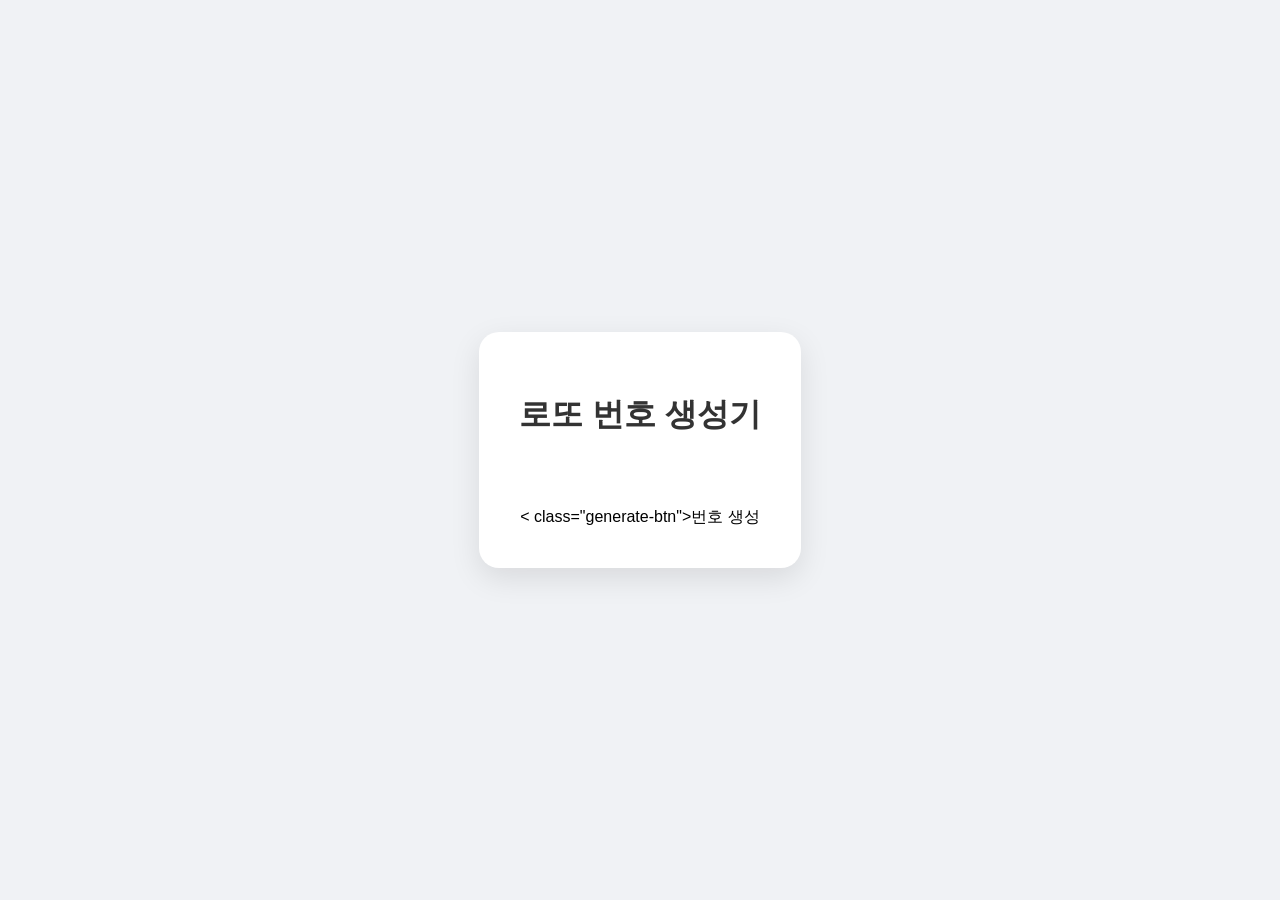
==== index.html @ 03f87420 "Update project files" ====
<!DOCTYPE html>
<html lang="ko">
<head>
    <meta charset="UTF-8">
    <meta name="viewport" content="width=device-width, initial-scale=1.0">
    <title>로또 번호 생성기</title>
    <link rel="stylesheet" href="style.css">
</head>
<body>
    <div class="container">
        <div class="card">
            <h1 class="title">로또 번호 생성기</h1>
            <div class="lotto-display">
                <!-- 번호가 여기에 동적으로 추가됩니다 -->
            </div>
            < class="generate-btn">번호 생성</button>
        </div>
    </div>
    <script src="main.js"></script>
</body>
</html>
---- style.css ----
body {
    font-family: 'Poppins', sans-serif;
    display: flex;
    justify-content: center;
    align-items: center;
    height: 100vh;
    margin: 0;
    background-color: #f0f2f5;
}

.container {
    text-align: center;
    padding: 40px;
    border-radius: 20px;
    background-color: #ffffff;
    box-shadow: 0 10px 30px rgba(0, 0, 0, 0.1);
}

h1 {
    color: #333;
    margin-bottom: 30px;
}

.lotto-display {
    display: flex;
    justify-content: center;
    gap: 15px;
    margin-bottom: 40px;
}

.lotto-ball {
    width: 60px;
    height: 60px;
    border-radius: 50%;
    display: flex;
    justify-content: center;
    align-items: center;
    font-size: 24px;
    font-weight: 600;
    color: #fff;
    box-shadow: 0 4px 10px rgba(0, 0, 0, 0.2);
    transition: transform 0.2s ease-in-out;
}

.generate-btn {
    padding: 15px 30px;
    border: none;
    border-radius: 10px;
    background-color: #007bff;
    color: #fff;
    font-size: 18px;
    font-weight: 600;
    cursor: pointer;
    transition: background-color 0.3s, transform 0.2s;
    box-shadow: 0 4px 15px rgba(0, 123, 255, 0.3);
}

.generate-btn:hover {
    background-color: #0056b3;
    transform: translateY(-2px);
}

.generate-btn:active {
    transform: translateY(0);
}

/* Color ranges for lotto balls */
.ball-yellow { background-color: #fbc400; }
.ball-blue { background-color: #69c8f2; }
.ball-red { background-color: #ff7171; }
.ball-gray { background-color: #aaaaaa; }
.ball-green { background-color: #b0d840; }

/* Animation */
.lotto-ball {
    animation: pop-in 0.5s ease-out forwards;
}

@keyframes pop-in {
    0% {
        transform: scale(0.5);
        opacity: 0;
    }
    100% {
        transform: scale(1);
        opacity: 1;
    }
}
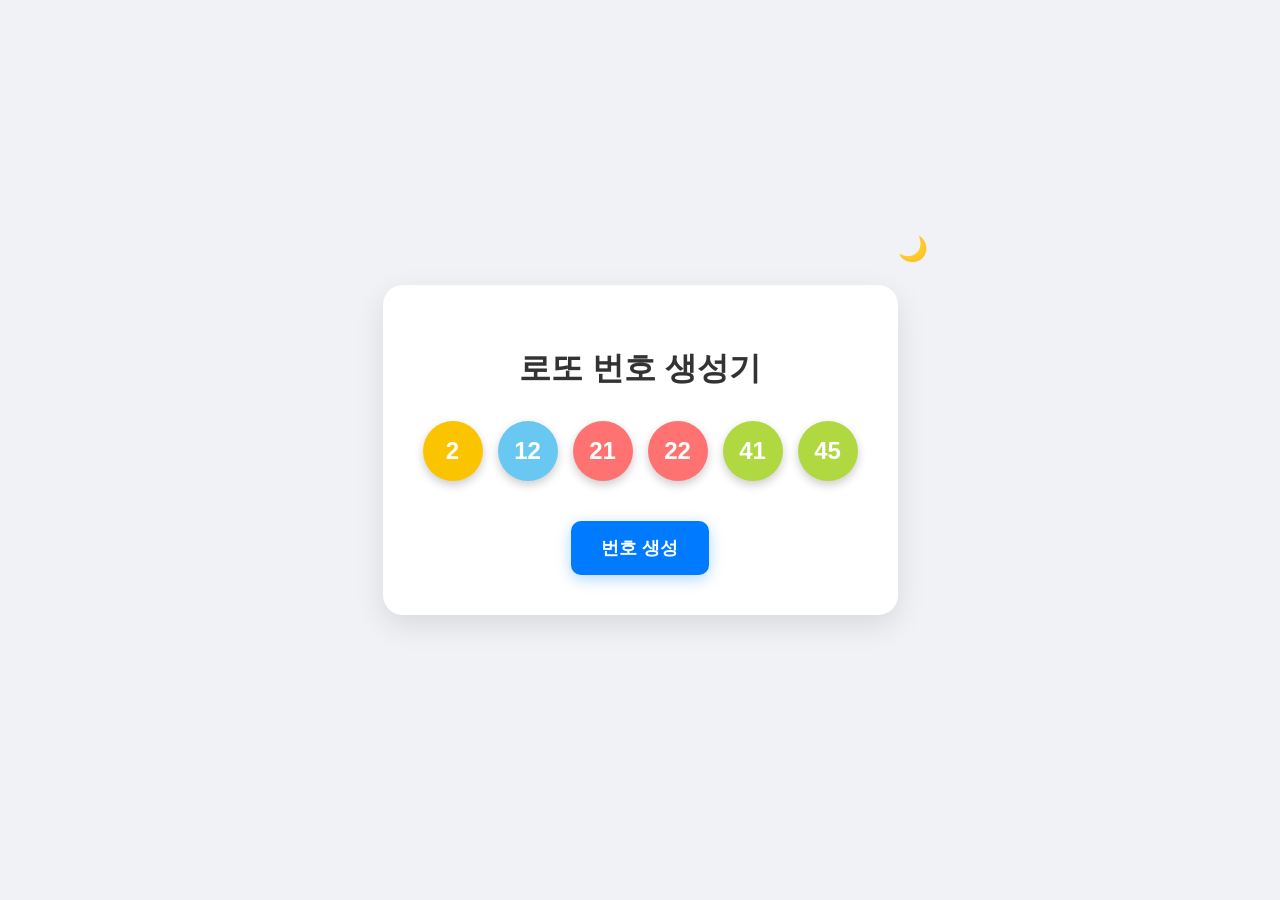
==== commit 84da823c: "Fix generate button and add dark/light mode toggle" ====
--- a/index.html
+++ b/index.html
@@ -8,12 +8,13 @@
 </head>
 <body>
     <div class="container">
+        <button id="theme-toggle" class="theme-toggle">🌙</button>
         <div class="card">
             <h1 class="title">로또 번호 생성기</h1>
             <div class="lotto-display">
                 <!-- 번호가 여기에 동적으로 추가됩니다 -->
             </div>
-            < class="generate-btn">번호 생성</button>
+            <button class="generate-btn">번호 생성</button>
         </div>
     </div>
     <script src="main.js"></script>
--- a/style.css
+++ b/style.css
@@ -1,3 +1,21 @@
+:root {
+    --bg-color: #f0f2f5;
+    --card-bg: #ffffff;
+    --text-color: #333333;
+    --btn-bg: #007bff;
+    --btn-hover: #0056b3;
+    --shadow: rgba(0, 0, 0, 0.1);
+}
+
+body.dark-mode {
+    --bg-color: #1a1a1a;
+    --card-bg: #2d2d2d;
+    --text-color: #f0f2f5;
+    --btn-bg: #375a7f;
+    --btn-hover: #4b7eb3;
+    --shadow: rgba(0, 0, 0, 0.4);
+}
+
 body {
     font-family: 'Poppins', sans-serif;
     display: flex;
@@ -5,19 +23,27 @@
     align-items: center;
     height: 100vh;
     margin: 0;
-    background-color: #f0f2f5;
+    background-color: var(--bg-color);
+    color: var(--text-color);
+    transition: background-color 0.3s, color 0.3s;
 }
 
 .container {
+    position: relative;
     text-align: center;
     padding: 40px;
+}
+
+.card {
+    background-color: var(--card-bg);
+    padding: 40px;
     border-radius: 20px;
-    background-color: #ffffff;
-    box-shadow: 0 10px 30px rgba(0, 0, 0, 0.1);
+    box-shadow: 0 10px 30px var(--shadow);
+    transition: background-color 0.3s, box-shadow 0.3s;
 }
 
 h1 {
-    color: #333;
+    color: var(--text-color);
     margin-bottom: 30px;
 }
 
@@ -26,6 +52,7 @@
     justify-content: center;
     gap: 15px;
     margin-bottom: 40px;
+    min-height: 60px;
 }
 
 .lotto-ball {
@@ -39,14 +66,15 @@
     font-weight: 600;
     color: #fff;
     box-shadow: 0 4px 10px rgba(0, 0, 0, 0.2);
-    transition: transform 0.2s ease-in-out;
+    transform: scale(0);
+    animation: pop-in 0.5s cubic-bezier(0.175, 0.885, 0.32, 1.275) forwards;
 }
 
 .generate-btn {
     padding: 15px 30px;
     border: none;
     border-radius: 10px;
-    background-color: #007bff;
+    background-color: var(--btn-bg);
     color: #fff;
     font-size: 18px;
     font-weight: 600;
@@ -56,7 +84,7 @@
 }
 
 .generate-btn:hover {
-    background-color: #0056b3;
+    background-color: var(--btn-hover);
     transform: translateY(-2px);
 }
 
@@ -64,25 +92,24 @@
     transform: translateY(0);
 }
 
-/* Color ranges for lotto balls */
-.ball-yellow { background-color: #fbc400; }
-.ball-blue { background-color: #69c8f2; }
-.ball-red { background-color: #ff7171; }
-.ball-gray { background-color: #aaaaaa; }
-.ball-green { background-color: #b0d840; }
+.theme-toggle {
+    position: absolute;
+    top: -20px;
+    right: 0;
+    background: none;
+    border: none;
+    font-size: 24px;
+    cursor: pointer;
+    padding: 10px;
+    transition: transform 0.2s;
+}
 
-/* Animation */
-.lotto-ball {
-    animation: pop-in 0.5s ease-out forwards;
+.theme-toggle:hover {
+    transform: scale(1.1);
 }
 
 @keyframes pop-in {
-    0% {
-        transform: scale(0.5);
-        opacity: 0;
-    }
-    100% {
+    to {
         transform: scale(1);
-        opacity: 1;
     }
 }
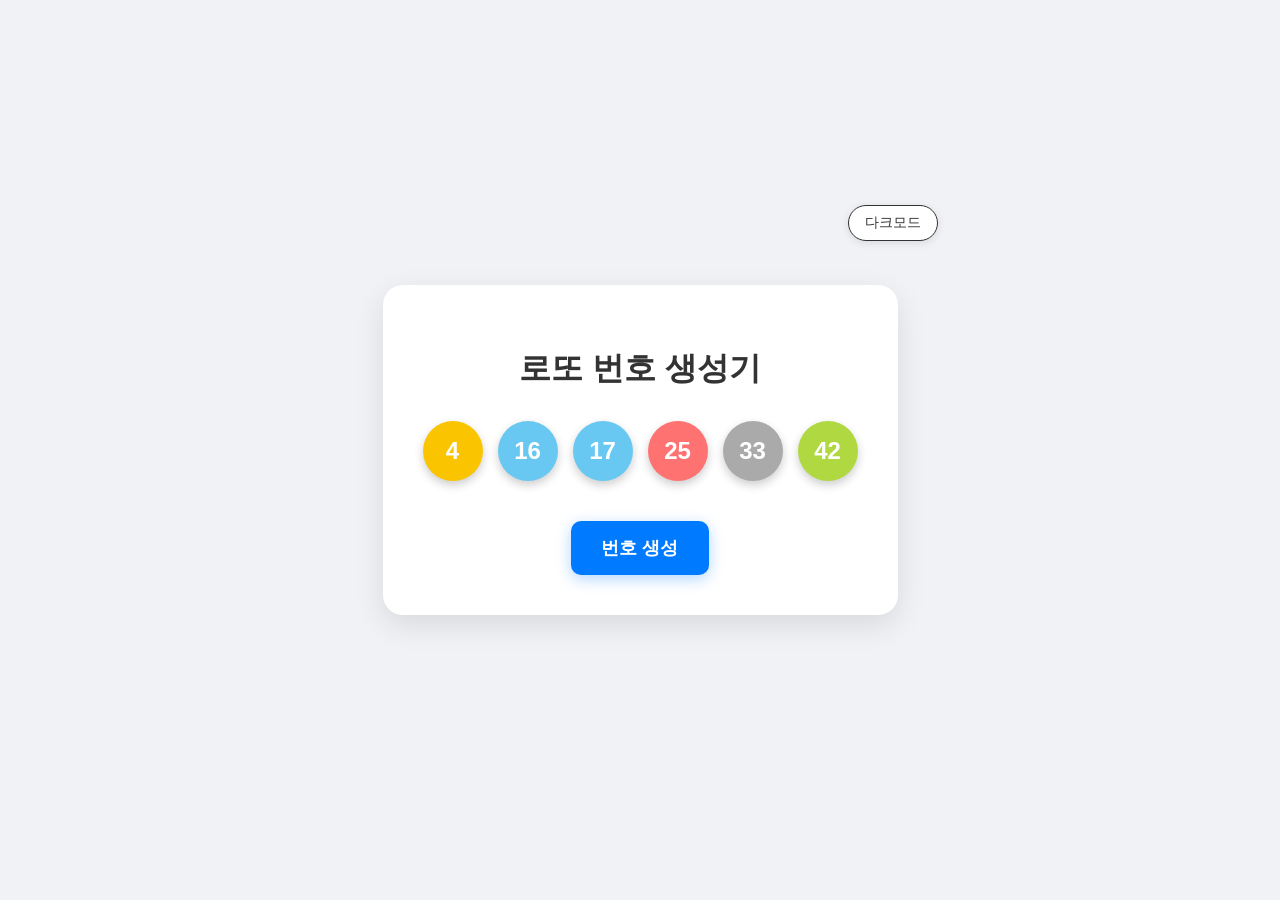
==== commit ad10ce0f: "Update theme toggle to text button" ====
--- a/index.html
+++ b/index.html
@@ -8,7 +8,7 @@
 </head>
 <body>
     <div class="container">
-        <button id="theme-toggle" class="theme-toggle">🌙</button>
+        <button id="theme-toggle" class="theme-toggle">다크모드</button>
         <div class="card">
             <h1 class="title">로또 번호 생성기</h1>
             <div class="lotto-display">
--- a/style.css
+++ b/style.css
@@ -94,18 +94,24 @@
 
 .theme-toggle {
     position: absolute;
-    top: -20px;
+    top: -40px;
     right: 0;
-    background: none;
-    border: none;
-    font-size: 24px;
+    background-color: var(--card-bg);
+    border: 1px solid var(--text-color);
+    color: var(--text-color);
+    padding: 8px 16px;
+    border-radius: 20px;
+    font-size: 14px;
+    font-weight: 500;
     cursor: pointer;
-    padding: 10px;
-    transition: transform 0.2s;
+    transition: all 0.3s ease;
+    box-shadow: 0 2px 8px var(--shadow);
 }
 
 .theme-toggle:hover {
-    transform: scale(1.1);
+    background-color: var(--text-color);
+    color: var(--card-bg);
+    transform: translateY(-2px);
 }
 
 @keyframes pop-in {
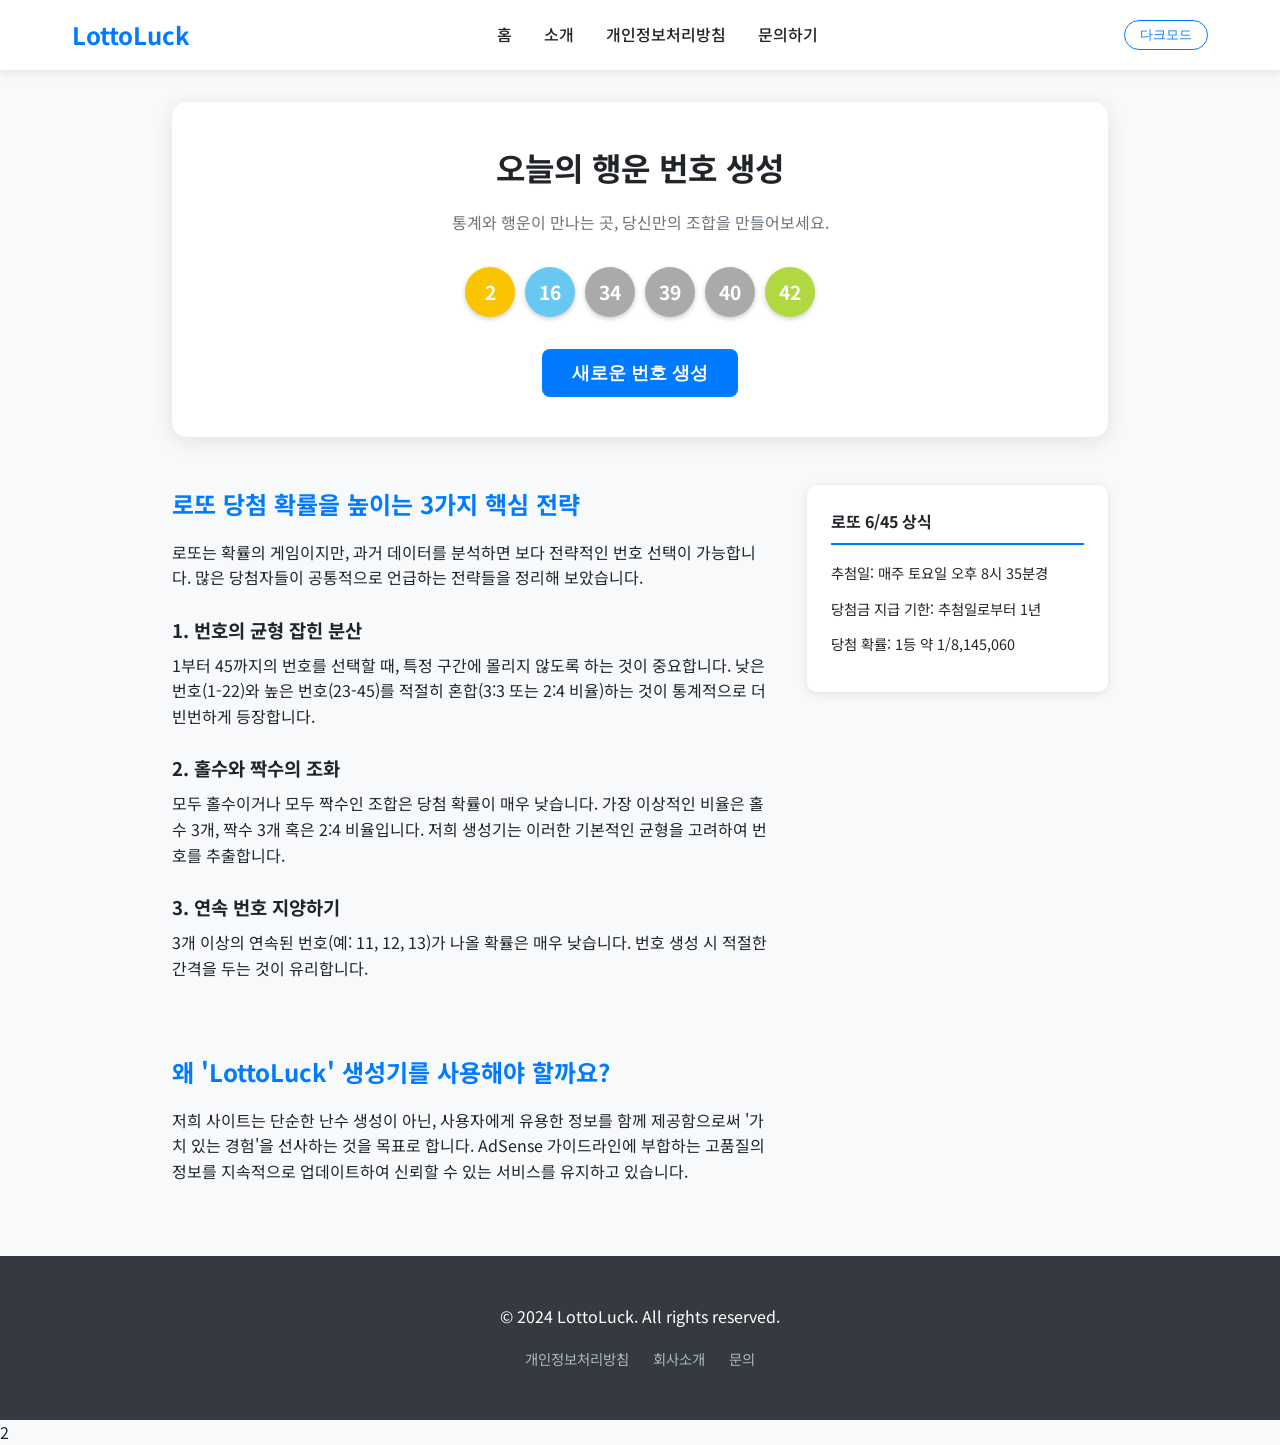
==== commit 7fb33606: "Enhance site quality for AdSense: add content, legal pages, and professional UI" ====
--- a/index.html
+++ b/index.html
@@ -3,20 +3,81 @@
 <head>
     <meta charset="UTF-8">
     <meta name="viewport" content="width=device-width, initial-scale=1.0">
-    <title>로또 번호 생성기</title>
+    <title>로또 번호 생성기 & 당첨 전략 가이드 | 행운을 부르는 번호 조합</title>
+    <meta name="description" content="고급 알고리즘을 활용한 로또 번호 생성기와 당첨 확률을 높이는 통계 기반 전략 가이드를 제공합니다.">
     <link rel="stylesheet" href="style.css">
+    <link href="https://fonts.googleapis.com/css2?family=Noto+Sans+KR:wght@300;400;500;700&display=swap" rel="stylesheet">
 </head>
 <body>
-    <div class="container">
-        <button id="theme-toggle" class="theme-toggle">다크모드</button>
-        <div class="card">
-            <h1 class="title">로또 번호 생성기</h1>
-            <div class="lotto-display">
-                <!-- 번호가 여기에 동적으로 추가됩니다 -->
+    <header>
+        <nav class="navbar">
+            <div class="logo">LottoLuck</div>
+            <ul class="nav-links">
+                <li><a href="index.html">홈</a></li>
+                <li><a href="about.html">소개</a></li>
+                <li><a href="privacy.html">개인정보처리방침</a></li>
+                <li><a href="contact.html">문의하기</a></li>
+            </ul>
+            <button id="theme-toggle" class="theme-toggle">다크모드</button>
+        </nav>
+    </header>
+
+    <main class="container">
+        <section class="hero">
+            <div class="card">
+                <h1 class="title">오늘의 행운 번호 생성</h1>
+                <p class="subtitle">통계와 행운이 만나는 곳, 당신만의 조합을 만들어보세요.</p>
+                <div class="lotto-display">
+                    <!-- 번호가 여기에 동적으로 추가됩니다 -->
+                </div>
+                <button class="generate-btn">새로운 번호 생성</button>
             </div>
-            <button class="generate-btn">번호 생성</button>
+        </section>
+
+        <section class="content-section">
+            <article>
+                <h2>로또 당첨 확률을 높이는 3가지 핵심 전략</h2>
+                <p>로또는 확률의 게임이지만, 과거 데이터를 분석하면 보다 전략적인 번호 선택이 가능합니다. 많은 당첨자들이 공통적으로 언급하는 전략들을 정리해 보았습니다.</p>
+                
+                <h3>1. 번호의 균형 잡힌 분산</h3>
+                <p>1부터 45까지의 번호를 선택할 때, 특정 구간에 몰리지 않도록 하는 것이 중요합니다. 낮은 번호(1-22)와 높은 번호(23-45)를 적절히 혼합(3:3 또는 2:4 비율)하는 것이 통계적으로 더 빈번하게 등장합니다.</p>
+
+                <h3>2. 홀수와 짝수의 조화</h3>
+                <p>모두 홀수이거나 모두 짝수인 조합은 당첨 확률이 매우 낮습니다. 가장 이상적인 비율은 홀수 3개, 짝수 3개 혹은 2:4 비율입니다. 저희 생성기는 이러한 기본적인 균형을 고려하여 번호를 추출합니다.</p>
+
+                <h3>3. 연속 번호 지양하기</h3>
+                <p>3개 이상의 연속된 번호(예: 11, 12, 13)가 나올 확률은 매우 낮습니다. 번호 생성 시 적절한 간격을 두는 것이 유리합니다.</p>
+            </article>
+
+            <aside class="info-box">
+                <h4>로또 6/45 상식</h4>
+                <ul>
+                    <li>추첨일: 매주 토요일 오후 8시 35분경</li>
+                    <li>당첨금 지급 기한: 추첨일로부터 1년</li>
+                    <li>당첨 확률: 1등 약 1/8,145,060</li>
+                </ul>
+            </aside>
+        </section>
+
+        <section class="content-section">
+            <article>
+                <h2>왜 'LottoLuck' 생성기를 사용해야 할까요?</h2>
+                <p>저희 사이트는 단순한 난수 생성이 아닌, 사용자에게 유용한 정보를 함께 제공함으로써 '가치 있는 경험'을 선사하는 것을 목표로 합니다. AdSense 가이드라인에 부합하는 고품질의 정보를 지속적으로 업데이트하여 신뢰할 수 있는 서비스를 유지하고 있습니다.</p>
+            </article>
+        </section>
+    </main>
+
+    <footer>
+        <div class="footer-content">
+            <p>&copy; 2024 LottoLuck. All rights reserved.</p>
+            <div class="footer-links">
+                <a href="privacy.html">개인정보처리방침</a>
+                <a href="about.html">회사소개</a>
+                <a href="contact.html">문의</a>
+            </div>
         </div>
-    </div>
-    <script src="main.js"></script>
+    </footer>
+
+2    <script src="main.js"></script>
 </body>
 </html>
--- a/style.css
+++ b/style.css
@@ -1,121 +1,261 @@
 :root {
-    --bg-color: #f0f2f5;
+    --bg-color: #f8f9fa;
     --card-bg: #ffffff;
-    --text-color: #333333;
-    --btn-bg: #007bff;
-    --btn-hover: #0056b3;
+    --text-color: #212529;
+    --primary-color: #007bff;
+    --secondary-color: #6c757d;
+    --accent-color: #28a745;
     --shadow: rgba(0, 0, 0, 0.1);
+    --nav-bg: #ffffff;
+    --footer-bg: #343a40;
+    --footer-text: #ffffff;
 }
 
 body.dark-mode {
-    --bg-color: #1a1a1a;
-    --card-bg: #2d2d2d;
-    --text-color: #f0f2f5;
-    --btn-bg: #375a7f;
-    --btn-hover: #4b7eb3;
-    --shadow: rgba(0, 0, 0, 0.4);
+    --bg-color: #121212;
+    --card-bg: #1e1e1e;
+    --text-color: #e9ecef;
+    --primary-color: #375a7f;
+    --nav-bg: #1e1e1e;
+    --shadow: rgba(0, 0, 0, 0.5);
+}
+
+* {
+    box-sizing: border-box;
+    margin: 0;
+    padding: 0;
 }
 
 body {
-    font-family: 'Poppins', sans-serif;
+    font-family: 'Noto Sans KR', sans-serif;
+    background-color: var(--bg-color);
+    color: var(--text-color);
+    line-height: 1.6;
+    transition: background-color 0.3s, color 0.3s;
+}
+
+/* Header & Navbar */
+header {
+    background-color: var(--nav-bg);
+    box-shadow: 0 2px 10px var(--shadow);
+    position: sticky;
+    top: 0;
+    z-index: 1000;
+}
+
+.navbar {
+    display: flex;
+    justify-content: space-between;
+    align-items: center;
+    max-width: 1200px;
+    margin: 0 auto;
+    padding: 1rem 2rem;
+}
+
+.logo {
+    font-size: 1.5rem;
+    font-weight: 700;
+    color: var(--primary-color);
+}
+
+.nav-links {
+    display: flex;
+    list-style: none;
+    gap: 2rem;
+}
+
+.nav-links a {
+    text-decoration: none;
+    color: var(--text-color);
+    font-weight: 500;
+    transition: color 0.2s;
+}
+
+.nav-links a:hover {
+    color: var(--primary-color);
+}
+
+/* Container */
+.container {
+    max-width: 1000px;
+    margin: 2rem auto;
+    padding: 0 2rem;
+    min-height: calc(100vh - 200px);
+}
+
+/* Hero Section */
+.hero {
+    margin-bottom: 3rem;
+}
+
+.card {
+    background-color: var(--card-bg);
+    padding: 2.5rem;
+    border-radius: 15px;
+    box-shadow: 0 4px 20px var(--shadow);
+    margin-bottom: 2rem;
+}
+
+.title {
+    font-size: 2rem;
+    margin-bottom: 1rem;
+    text-align: center;
+}
+
+.subtitle {
+    text-align: center;
+    color: var(--secondary-color);
+    margin-bottom: 2rem;
+}
+
+/* Lotto Elements */
+.lotto-display {
+    display: flex;
+    justify-content: center;
+    flex-wrap: wrap;
+    gap: 10px;
+    margin-bottom: 2rem;
+}
+
+.lotto-ball {
+    width: 50px;
+    height: 50px;
+    border-radius: 50%;
     display: flex;
     justify-content: center;
     align-items: center;
-    height: 100vh;
-    margin: 0;
-    background-color: var(--bg-color);
-    color: var(--text-color);
-    transition: background-color 0.3s, color 0.3s;
-}
-
-.container {
-    position: relative;
-    text-align: center;
-    padding: 40px;
-}
-
-.card {
-    background-color: var(--card-bg);
-    padding: 40px;
-    border-radius: 20px;
-    box-shadow: 0 10px 30px var(--shadow);
-    transition: background-color 0.3s, box-shadow 0.3s;
-}
-
-h1 {
-    color: var(--text-color);
-    margin-bottom: 30px;
-}
-
-.lotto-display {
-    display: flex;
-    justify-content: center;
-    gap: 15px;
-    margin-bottom: 40px;
-    min-height: 60px;
-}
-
-.lotto-ball {
-    width: 60px;
-    height: 60px;
-    border-radius: 50%;
-    display: flex;
-    justify-content: center;
-    align-items: center;
-    font-size: 24px;
-    font-weight: 600;
+    font-size: 1.2rem;
+    font-weight: 700;
     color: #fff;
-    box-shadow: 0 4px 10px rgba(0, 0, 0, 0.2);
-    transform: scale(0);
-    animation: pop-in 0.5s cubic-bezier(0.175, 0.885, 0.32, 1.275) forwards;
+    box-shadow: 0 2px 5px rgba(0,0,0,0.2);
+    animation: pop-in 0.4s ease-out forwards;
 }
 
 .generate-btn {
-    padding: 15px 30px;
+    display: block;
+    margin: 0 auto;
+    padding: 12px 30px;
+    background-color: var(--primary-color);
+    color: white;
     border: none;
-    border-radius: 10px;
-    background-color: var(--btn-bg);
-    color: #fff;
-    font-size: 18px;
+    border-radius: 8px;
+    font-size: 1.1rem;
     font-weight: 600;
     cursor: pointer;
-    transition: background-color 0.3s, transform 0.2s;
-    box-shadow: 0 4px 15px rgba(0, 123, 255, 0.3);
+    transition: transform 0.2s, background-color 0.2s;
 }
 
 .generate-btn:hover {
-    background-color: var(--btn-hover);
+    background-color: #0056b3;
     transform: translateY(-2px);
 }
 
-.generate-btn:active {
-    transform: translateY(0);
-}
-
+/* Content Sections */
+.content-section {
+    display: grid;
+    grid-template-columns: 2fr 1fr;
+    gap: 2rem;
+    margin-bottom: 3rem;
+}
+
+article h2 {
+    margin-bottom: 1rem;
+    color: var(--primary-color);
+}
+
+article p {
+    margin-bottom: 1.5rem;
+}
+
+article h3 {
+    margin: 1.5rem 0 0.5rem;
+}
+
+.info-box {
+    background-color: var(--card-bg);
+    padding: 1.5rem;
+    border-radius: 10px;
+    box-shadow: 0 2px 10px var(--shadow);
+    height: fit-content;
+}
+
+.info-box h4 {
+    margin-bottom: 1rem;
+    border-bottom: 2px solid var(--primary-color);
+    padding-bottom: 0.5rem;
+}
+
+.info-box ul {
+    list-style: none;
+}
+
+.info-box li {
+    margin-bottom: 0.8rem;
+    font-size: 0.9rem;
+}
+
+/* Theme Toggle */
 .theme-toggle {
-    position: absolute;
-    top: -40px;
-    right: 0;
-    background-color: var(--card-bg);
-    border: 1px solid var(--text-color);
-    color: var(--text-color);
-    padding: 8px 16px;
+    background: none;
+    border: 1px solid var(--primary-color);
+    color: var(--primary-color);
+    padding: 5px 15px;
     border-radius: 20px;
-    font-size: 14px;
+    cursor: pointer;
     font-weight: 500;
-    cursor: pointer;
-    transition: all 0.3s ease;
-    box-shadow: 0 2px 8px var(--shadow);
 }
 
 .theme-toggle:hover {
-    background-color: var(--text-color);
-    color: var(--card-bg);
-    transform: translateY(-2px);
-}
-
+    background-color: var(--primary-color);
+    color: white;
+}
+
+/* Footer */
+footer {
+    background-color: var(--footer-bg);
+    color: var(--footer-text);
+    padding: 3rem 2rem;
+    text-align: center;
+}
+
+.footer-links {
+    margin-top: 1rem;
+}
+
+.footer-links a {
+    color: #adb5bd;
+    text-decoration: none;
+    margin: 0 10px;
+    font-size: 0.9rem;
+}
+
+.footer-links a:hover {
+    color: white;
+}
+
+/* Legal Content */
+.legal-content h2 {
+    margin: 2rem 0 1rem;
+}
+
+/* Animations */
 @keyframes pop-in {
-    to {
-        transform: scale(1);
+    0% { transform: scale(0); }
+    100% { transform: scale(1); }
+}
+
+/* Responsive */
+@media (max-width: 768px) {
+    .content-section {
+        grid-template-columns: 1fr;
     }
-}
+    
+    .navbar {
+        flex-direction: column;
+        gap: 1rem;
+    }
+    
+    .nav-links {
+        gap: 1rem;
+    }
+}
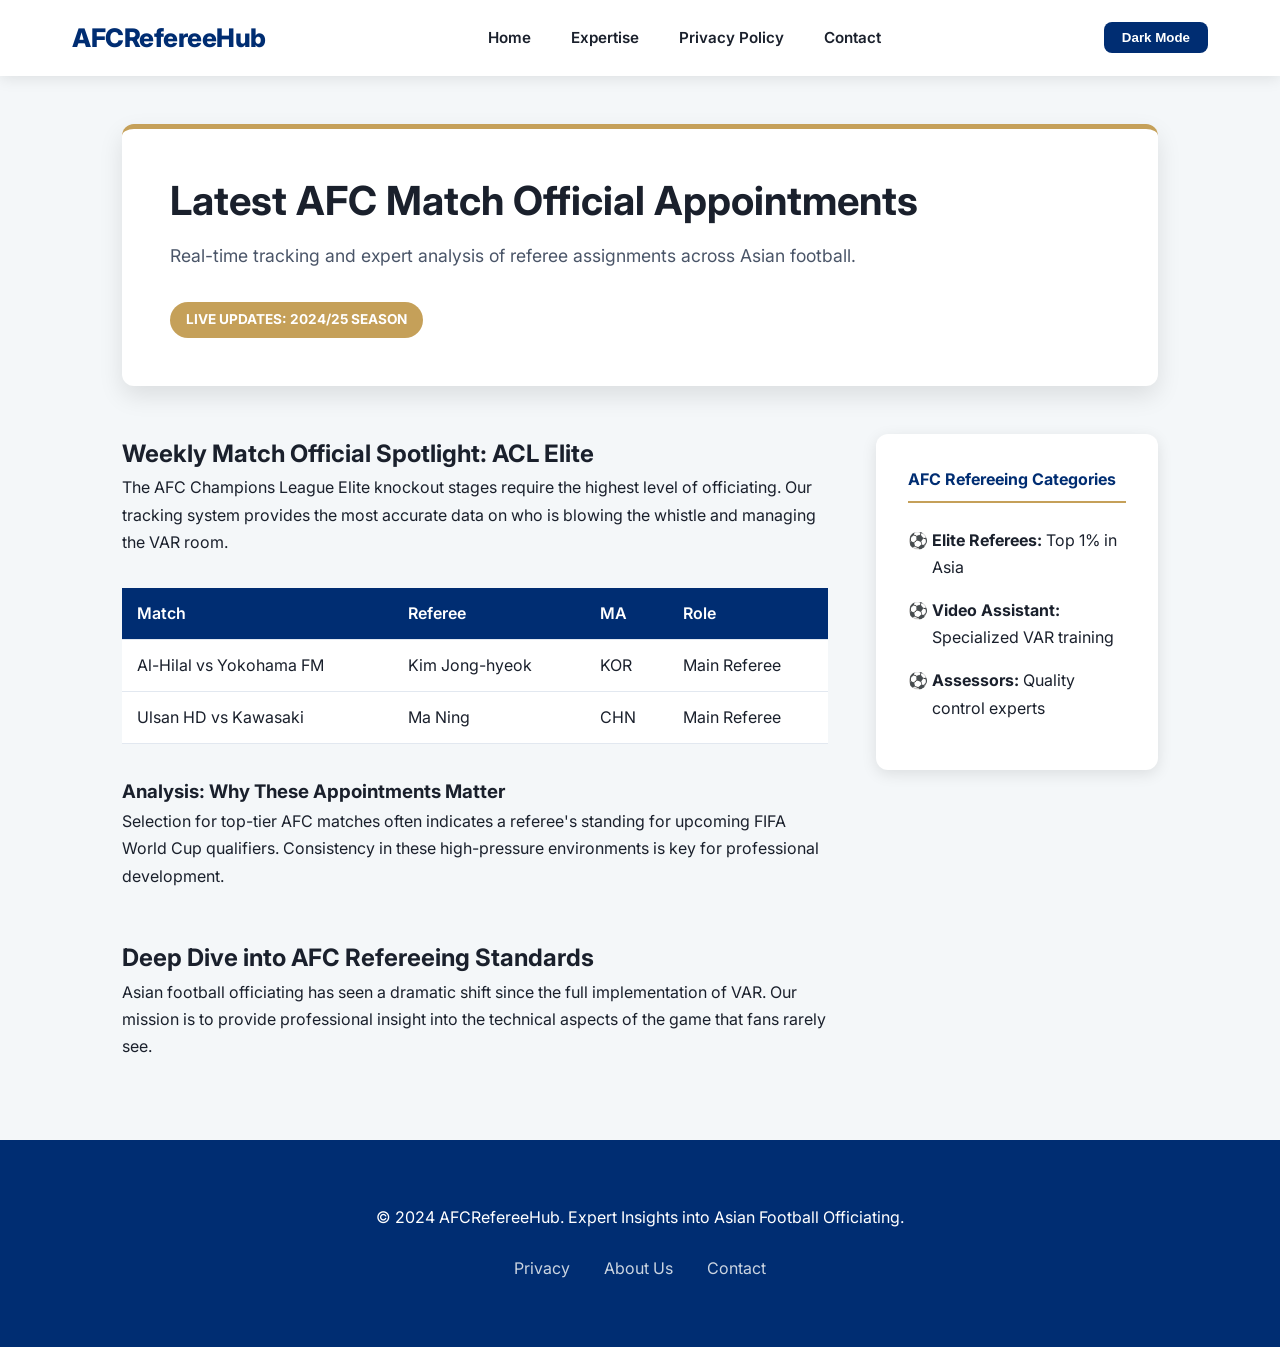
==== commit c56101b0: "Pivot to niche AFC Referee Insights platform: English content, professional UI, and expert data" ====
--- a/index.html
+++ b/index.html
@@ -1,83 +1,101 @@
 <!DOCTYPE html>
-<html lang="ko">
+<html lang="en">
 <head>
     <meta charset="UTF-8">
     <meta name="viewport" content="width=device-width, initial-scale=1.0">
-    <title>로또 번호 생성기 & 당첨 전략 가이드 | 행운을 부르는 번호 조합</title>
-    <meta name="description" content="고급 알고리즘을 활용한 로또 번호 생성기와 당첨 확률을 높이는 통계 기반 전략 가이드를 제공합니다.">
+    <title>AFC Referee Appointments Tracker | Official Match Officials Insights</title>
+    <meta name="description" content="Exclusive updates and analysis on referee appointments for AFC Champions League, Asian Cup, and major Asian football tournaments. Provided by industry experts.">
     <link rel="stylesheet" href="style.css">
-    <link href="https://fonts.googleapis.com/css2?family=Noto+Sans+KR:wght@300;400;500;700&display=swap" rel="stylesheet">
+    <link href="https://fonts.googleapis.com/css2?family=Inter:wght@400;600;700&display=swap" rel="stylesheet">
 </head>
 <body>
     <header>
         <nav class="navbar">
-            <div class="logo">LottoLuck</div>
+            <div class="logo">AFCRefereeHub</div>
             <ul class="nav-links">
-                <li><a href="index.html">홈</a></li>
-                <li><a href="about.html">소개</a></li>
-                <li><a href="privacy.html">개인정보처리방침</a></li>
-                <li><a href="contact.html">문의하기</a></li>
+                <li><a href="index.html">Home</a></li>
+                <li><a href="about.html">Expertise</a></li>
+                <li><a href="privacy.html">Privacy Policy</a></li>
+                <li><a href="contact.html">Contact</a></li>
             </ul>
-            <button id="theme-toggle" class="theme-toggle">다크모드</button>
+            <button id="theme-toggle" class="theme-toggle">Dark Mode</button>
         </nav>
     </header>
 
     <main class="container">
         <section class="hero">
             <div class="card">
-                <h1 class="title">오늘의 행운 번호 생성</h1>
-                <p class="subtitle">통계와 행운이 만나는 곳, 당신만의 조합을 만들어보세요.</p>
-                <div class="lotto-display">
-                    <!-- 번호가 여기에 동적으로 추가됩니다 -->
-                </div>
-                <button class="generate-btn">새로운 번호 생성</button>
+                <h1 class="title">Latest AFC Match Official Appointments</h1>
+                <p class="subtitle">Real-time tracking and expert analysis of referee assignments across Asian football.</p>
+                <div id="appointment-status" class="status-badge">Live Updates: 2024/25 Season</div>
             </div>
         </section>
 
         <section class="content-section">
             <article>
-                <h2>로또 당첨 확률을 높이는 3가지 핵심 전략</h2>
-                <p>로또는 확률의 게임이지만, 과거 데이터를 분석하면 보다 전략적인 번호 선택이 가능합니다. 많은 당첨자들이 공통적으로 언급하는 전략들을 정리해 보았습니다.</p>
+                <h2>Weekly Match Official Spotlight: ACL Elite</h2>
+                <p>The AFC Champions League Elite knockout stages require the highest level of officiating. Our tracking system provides the most accurate data on who is blowing the whistle and managing the VAR room.</p>
                 
-                <h3>1. 번호의 균형 잡힌 분산</h3>
-                <p>1부터 45까지의 번호를 선택할 때, 특정 구간에 몰리지 않도록 하는 것이 중요합니다. 낮은 번호(1-22)와 높은 번호(23-45)를 적절히 혼합(3:3 또는 2:4 비율)하는 것이 통계적으로 더 빈번하게 등장합니다.</p>
+                <div class="appointment-table-container">
+                    <table class="data-table">
+                        <thead>
+                            <tr>
+                                <th>Match</th>
+                                <th>Referee</th>
+                                <th>MA</th>
+                                <th>Role</th>
+                            </tr>
+                        </thead>
+                        <tbody>
+                            <tr>
+                                <td>Al-Hilal vs Yokohama FM</td>
+                                <td>Kim Jong-hyeok</td>
+                                <td>KOR</td>
+                                <td>Main Referee</td>
+                            </tr>
+                            <tr>
+                                <td>Ulsan HD vs Kawasaki</td>
+                                <td>Ma Ning</td>
+                                <td>CHN</td>
+                                <td>Main Referee</td>
+                            </tr>
+                        </tbody>
+                    </table>
+                </div>
 
-                <h3>2. 홀수와 짝수의 조화</h3>
-                <p>모두 홀수이거나 모두 짝수인 조합은 당첨 확률이 매우 낮습니다. 가장 이상적인 비율은 홀수 3개, 짝수 3개 혹은 2:4 비율입니다. 저희 생성기는 이러한 기본적인 균형을 고려하여 번호를 추출합니다.</p>
-
-                <h3>3. 연속 번호 지양하기</h3>
-                <p>3개 이상의 연속된 번호(예: 11, 12, 13)가 나올 확률은 매우 낮습니다. 번호 생성 시 적절한 간격을 두는 것이 유리합니다.</p>
+                <h3>Analysis: Why These Appointments Matter</h3>
+                <p>Selection for top-tier AFC matches often indicates a referee's standing for upcoming FIFA World Cup qualifiers. Consistency in these high-pressure environments is key for professional development.</p>
             </article>
 
             <aside class="info-box">
-                <h4>로또 6/45 상식</h4>
+                <h4>AFC Refereeing Categories</h4>
                 <ul>
-                    <li>추첨일: 매주 토요일 오후 8시 35분경</li>
-                    <li>당첨금 지급 기한: 추첨일로부터 1년</li>
-                    <li>당첨 확률: 1등 약 1/8,145,060</li>
+                    <li><strong>Elite Referees:</strong> Top 1% in Asia</li>
+                    <li><strong>Video Assistant:</strong> Specialized VAR training</li>
+                    <li><strong>Assessors:</strong> Quality control experts</li>
                 </ul>
             </aside>
         </section>
 
         <section class="content-section">
             <article>
-                <h2>왜 'LottoLuck' 생성기를 사용해야 할까요?</h2>
-                <p>저희 사이트는 단순한 난수 생성이 아닌, 사용자에게 유용한 정보를 함께 제공함으로써 '가치 있는 경험'을 선사하는 것을 목표로 합니다. AdSense 가이드라인에 부합하는 고품질의 정보를 지속적으로 업데이트하여 신뢰할 수 있는 서비스를 유지하고 있습니다.</p>
+                <h2>Deep Dive into AFC Refereeing Standards</h2>
+                <p>Asian football officiating has seen a dramatic shift since the full implementation of VAR. Our mission is to provide professional insight into the technical aspects of the game that fans rarely see.</p>
             </article>
         </section>
     </main>
 
     <footer>
         <div class="footer-content">
-            <p>&copy; 2024 LottoLuck. All rights reserved.</p>
+            <p>&copy; 2024 AFCRefereeHub. Expert Insights into Asian Football Officiating.</p>
             <div class="footer-links">
-                <a href="privacy.html">개인정보처리방침</a>
-                <a href="about.html">회사소개</a>
-                <a href="contact.html">문의</a>
+                <a href="privacy.html">Privacy</a>
+                <a href="about.html">About Us</a>
+                <a href="contact.html">Contact</a>
             </div>
         </div>
     </footer>
 
-2    <script src="main.js"></script>
+    <script src="main.js"></script>
 </body>
 </html>
--- a/style.css
+++ b/style.css
@@ -1,23 +1,23 @@
 :root {
-    --bg-color: #f8f9fa;
+    --bg-color: #f4f7f9;
     --card-bg: #ffffff;
-    --text-color: #212529;
-    --primary-color: #007bff;
-    --secondary-color: #6c757d;
-    --accent-color: #28a745;
+    --text-color: #1a202c;
+    --primary-color: #002d72; /* Navy Blue */
+    --accent-color: #c5a059;  /* Gold */
+    --secondary-color: #4a5568;
     --shadow: rgba(0, 0, 0, 0.1);
     --nav-bg: #ffffff;
-    --footer-bg: #343a40;
+    --footer-bg: #002d72;
     --footer-text: #ffffff;
 }
 
 body.dark-mode {
-    --bg-color: #121212;
-    --card-bg: #1e1e1e;
-    --text-color: #e9ecef;
-    --primary-color: #375a7f;
-    --nav-bg: #1e1e1e;
-    --shadow: rgba(0, 0, 0, 0.5);
+    --bg-color: #0f172a;
+    --card-bg: #1e293b;
+    --text-color: #f1f5f9;
+    --primary-color: #38bdf8;
+    --nav-bg: #1e293b;
+    --shadow: rgba(0, 0, 0, 0.4);
 }
 
 * {
@@ -27,17 +27,16 @@
 }
 
 body {
-    font-family: 'Noto Sans KR', sans-serif;
+    font-family: 'Inter', sans-serif;
     background-color: var(--bg-color);
     color: var(--text-color);
-    line-height: 1.6;
+    line-height: 1.7;
     transition: background-color 0.3s, color 0.3s;
 }
 
-/* Header & Navbar */
 header {
     background-color: var(--nav-bg);
-    box-shadow: 0 2px 10px var(--shadow);
+    box-shadow: 0 2px 15px var(--shadow);
     position: sticky;
     top: 0;
     z-index: 1000;
@@ -53,209 +52,164 @@
 }
 
 .logo {
-    font-size: 1.5rem;
-    font-weight: 700;
+    font-size: 1.6rem;
+    font-weight: 800;
     color: var(--primary-color);
+    letter-spacing: -0.5px;
 }
 
 .nav-links {
     display: flex;
     list-style: none;
-    gap: 2rem;
+    gap: 2.5rem;
 }
 
 .nav-links a {
     text-decoration: none;
     color: var(--text-color);
-    font-weight: 500;
+    font-weight: 600;
+    font-size: 0.95rem;
     transition: color 0.2s;
 }
 
 .nav-links a:hover {
-    color: var(--primary-color);
-}
-
-/* Container */
+    color: var(--accent-color);
+}
+
 .container {
-    max-width: 1000px;
-    margin: 2rem auto;
+    max-width: 1100px;
+    margin: 3rem auto;
     padding: 0 2rem;
-    min-height: calc(100vh - 200px);
-}
-
-/* Hero Section */
-.hero {
-    margin-bottom: 3rem;
+    min-height: calc(100vh - 300px);
 }
 
 .card {
     background-color: var(--card-bg);
-    padding: 2.5rem;
-    border-radius: 15px;
-    box-shadow: 0 4px 20px var(--shadow);
+    padding: 3rem;
+    border-radius: 12px;
+    box-shadow: 0 10px 25px var(--shadow);
+    border-top: 5px solid var(--accent-color);
+}
+
+.title {
+    font-size: 2.5rem;
+    margin-bottom: 1rem;
+    line-height: 1.2;
+}
+
+.subtitle {
+    color: var(--secondary-color);
+    font-size: 1.1rem;
     margin-bottom: 2rem;
 }
 
-.title {
-    font-size: 2rem;
+.status-badge {
+    display: inline-block;
+    padding: 6px 16px;
+    background-color: var(--accent-color);
+    color: #fff;
+    border-radius: 30px;
+    font-weight: 700;
+    font-size: 0.85rem;
+    text-transform: uppercase;
+}
+
+/* Data Table */
+.appointment-table-container {
+    margin: 2rem 0;
+    overflow-x: auto;
+}
+
+.data-table {
+    width: 100%;
+    border-collapse: collapse;
+    background: var(--card-bg);
+}
+
+.data-table th, .data-table td {
+    padding: 12px 15px;
+    text-align: left;
+    border-bottom: 1px solid #e2e8f0;
+}
+
+.data-table th {
+    background-color: var(--primary-color);
+    color: white;
+    font-weight: 600;
+}
+
+.data-table tr:hover {
+    background-color: rgba(197, 160, 89, 0.05);
+}
+
+.content-section {
+    display: grid;
+    grid-template-columns: 2.5fr 1fr;
+    gap: 3rem;
+    margin-top: 3rem;
+}
+
+.info-box {
+    background-color: var(--card-bg);
+    padding: 2rem;
+    border-radius: 12px;
+    box-shadow: 0 4px 15px var(--shadow);
+    height: fit-content;
+}
+
+.info-box h4 {
+    margin-bottom: 1.5rem;
+    color: var(--primary-color);
+    border-bottom: 2px solid var(--accent-color);
+    padding-bottom: 0.5rem;
+}
+
+.info-box ul {
+    list-style: none;
+}
+
+.info-box li {
     margin-bottom: 1rem;
-    text-align: center;
-}
-
-.subtitle {
-    text-align: center;
-    color: var(--secondary-color);
-    margin-bottom: 2rem;
-}
-
-/* Lotto Elements */
-.lotto-display {
-    display: flex;
-    justify-content: center;
-    flex-wrap: wrap;
-    gap: 10px;
-    margin-bottom: 2rem;
-}
-
-.lotto-ball {
-    width: 50px;
-    height: 50px;
-    border-radius: 50%;
-    display: flex;
-    justify-content: center;
-    align-items: center;
-    font-size: 1.2rem;
-    font-weight: 700;
-    color: #fff;
-    box-shadow: 0 2px 5px rgba(0,0,0,0.2);
-    animation: pop-in 0.4s ease-out forwards;
-}
-
-.generate-btn {
-    display: block;
-    margin: 0 auto;
-    padding: 12px 30px;
+    padding-left: 1.5rem;
+    position: relative;
+}
+
+.info-box li::before {
+    content: "⚽";
+    position: absolute;
+    left: 0;
+}
+
+.theme-toggle {
     background-color: var(--primary-color);
     color: white;
     border: none;
+    padding: 8px 18px;
     border-radius: 8px;
-    font-size: 1.1rem;
+    cursor: pointer;
     font-weight: 600;
-    cursor: pointer;
-    transition: transform 0.2s, background-color 0.2s;
-}
-
-.generate-btn:hover {
-    background-color: #0056b3;
-    transform: translateY(-2px);
-}
-
-/* Content Sections */
-.content-section {
-    display: grid;
-    grid-template-columns: 2fr 1fr;
-    gap: 2rem;
-    margin-bottom: 3rem;
-}
-
-article h2 {
-    margin-bottom: 1rem;
-    color: var(--primary-color);
-}
-
-article p {
-    margin-bottom: 1.5rem;
-}
-
-article h3 {
-    margin: 1.5rem 0 0.5rem;
-}
-
-.info-box {
-    background-color: var(--card-bg);
-    padding: 1.5rem;
-    border-radius: 10px;
-    box-shadow: 0 2px 10px var(--shadow);
-    height: fit-content;
-}
-
-.info-box h4 {
-    margin-bottom: 1rem;
-    border-bottom: 2px solid var(--primary-color);
-    padding-bottom: 0.5rem;
-}
-
-.info-box ul {
-    list-style: none;
-}
-
-.info-box li {
-    margin-bottom: 0.8rem;
-    font-size: 0.9rem;
-}
-
-/* Theme Toggle */
-.theme-toggle {
-    background: none;
-    border: 1px solid var(--primary-color);
-    color: var(--primary-color);
-    padding: 5px 15px;
-    border-radius: 20px;
-    cursor: pointer;
-    font-weight: 500;
-}
-
-.theme-toggle:hover {
-    background-color: var(--primary-color);
-    color: white;
-}
-
-/* Footer */
+}
+
 footer {
     background-color: var(--footer-bg);
     color: var(--footer-text);
-    padding: 3rem 2rem;
+    padding: 4rem 2rem;
     text-align: center;
+    margin-top: 5rem;
 }
 
 .footer-links {
-    margin-top: 1rem;
+    margin-top: 1.5rem;
 }
 
 .footer-links a {
-    color: #adb5bd;
+    color: #cbd5e1;
+    margin: 0 15px;
     text-decoration: none;
-    margin: 0 10px;
-    font-size: 0.9rem;
-}
-
-.footer-links a:hover {
-    color: white;
-}
-
-/* Legal Content */
-.legal-content h2 {
-    margin: 2rem 0 1rem;
-}
-
-/* Animations */
-@keyframes pop-in {
-    0% { transform: scale(0); }
-    100% { transform: scale(1); }
-}
-
-/* Responsive */
+}
+
 @media (max-width: 768px) {
     .content-section {
         grid-template-columns: 1fr;
     }
-    
-    .navbar {
-        flex-direction: column;
-        gap: 1rem;
-    }
-    
-    .nav-links {
-        gap: 1rem;
-    }
-}
+}
